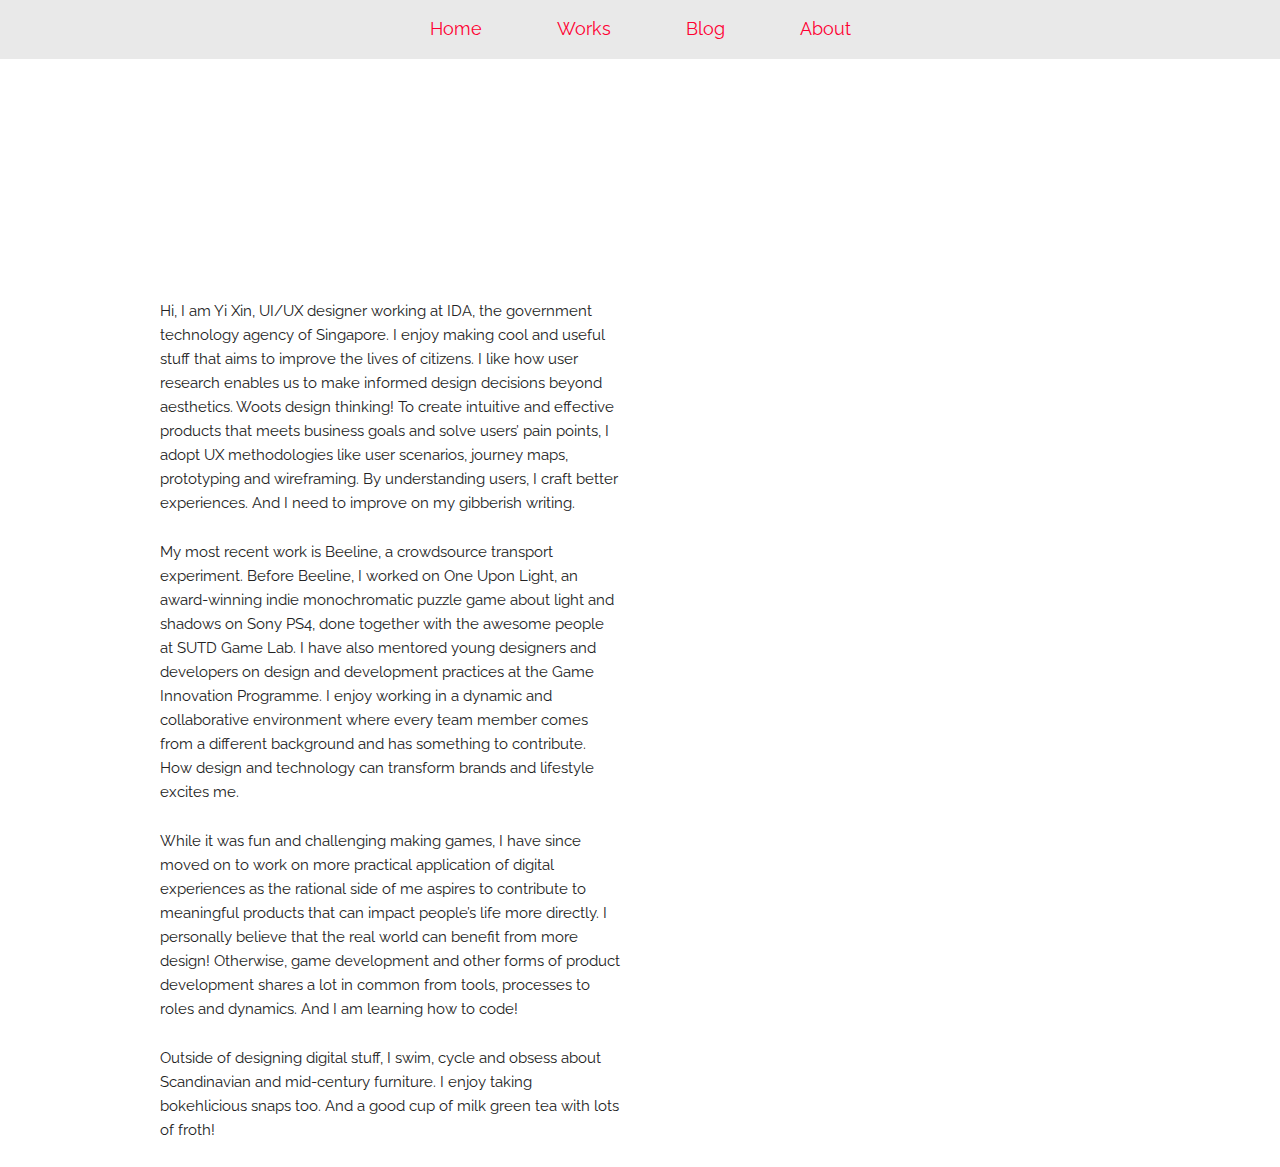
==== about.html @ ddd0f70d "Updated my long bio...." ====
<!DOCTYPE html>
<html lang="en">
<head>

  <!-- Basic Page Needs
  –––––––––––––––––––––––––––––––––––––––––––––––––– -->
  <meta charset="utf-8">
  <title>Artylope</title>
  <meta name="description" content="">
  <meta name="author" content="">

  <!-- Mobile Specific Metas
  –––––––––––––––––––––––––––––––––––––––––––––––––– -->
  <meta name="viewport" content="width=device-width, initial-scale=1">

  <!-- FONT
  –––––––––––––––––––––––––––––––––––––––––––––––––– -->
  <link href="//fonts.googleapis.com/css?family=Raleway:400,300,600" rel="stylesheet" type="text/css">

  <!-- CSS
  –––––––––––––––––––––––––––––––––––––––––––––––––– -->
  <link rel="stylesheet" href="css/normalize.css">
  <link rel="stylesheet" href="css/skeleton.css">
  <link rel="stylesheet" href="css/custom.css">
  
  <!-- JS
  –––––––––––––––––––––––––––––––––––––––––––––––––– -->
 
  <script src="js/jquery-2.2.3.min.js"></script>
    
  <!-- Favicon
  –––––––––––––––––––––––––––––––––––––––––––––––––– -->
  <link rel="icon" type="image/png" href="images/favicon.png">

</head>
<body>
    
<!-- Navigation
  –––––––––––––––––––––––––––––––––––––––––––––––––– -->

    <nav id="nav-main">
    <ul>
        <li><a href="index.html">Home</a></li>
        <li><a href="works.html">Works</a></li>
        <li><a href="blog.html">Blog</a></li>
        <li><a href="#">About</a></li>
    </ul>
</nav>
<div id="nav-trigger">
    <span>Menu</span>
</div>
<nav id="nav-mobile"></nav>

    
 <!-- Primary Page Layout
  –––––––––––––––––––––––––––––––––––––––––––––––––– -->
  
<div class="container">
    <div class="row">
      <div class="one-half column" style="margin-top: 25%">
          <p>Hi, I am Yi Xin, UI/UX designer working at IDA, the government technology agency of Singapore. I enjoy making cool and useful stuff that aims to improve the lives of citizens. I like how user research enables us to make informed design decisions beyond aesthetics. Woots design thinking! To create intuitive and effective products that meets business goals and solve users’ pain points, I adopt UX methodologies like user scenarios, journey maps, prototyping and wireframing. By understanding users, I craft better experiences. And I need to improve on my gibberish writing. </p>
<p>
My most recent work is Beeline, a crowdsource transport experiment. Before Beeline, I worked on One Upon Light, an award-winning indie monochromatic puzzle game about light and shadows on Sony PS4, done together with the awesome people at SUTD Game Lab. I have also mentored young designers and developers on design and development practices at the Game Innovation Programme. I enjoy working in a dynamic and collaborative environment where every team member comes from a different background and has something to contribute. How design and technology can transform brands and lifestyle excites me.</p>
<p>
While it was fun and challenging making games, I have since moved on to work on more practical application of digital experiences as the rational side of me aspires to contribute to meaningful products that can impact people’s life more directly. I personally believe that the real world can benefit from more design! Otherwise, game development and other forms of product development shares a lot in common from tools, processes to roles and dynamics. And I am learning how to code!</p>
<p>
Outside of designing digital stuff, I swim, cycle and obsess about Scandinavian and mid-century furniture. I enjoy taking bokehlicious snaps too. And a good cup of milk green tea with lots of froth!
</p>
      </div>
    </div>
  </div>

<!-- End Document
  –––––––––––––––––––––––––––––––––––––––––––––––––– -->
  <script src="js/navigation.js"></script>
</body>
</html>
---- css/skeleton.css ----
/*
* Skeleton V2.0.4
* Copyright 2014, Dave Gamache
* www.getskeleton.com
* Free to use under the MIT license.
* http://www.opensource.org/licenses/mit-license.php
* 12/29/2014
*/


/* Table of contents
––––––––––––––––––––––––––––––––––––––––––––––––––
- Grid
- Base Styles
- Typography
- Links
- Buttons
- Forms
- Lists
- Code
- Tables
- Spacing
- Utilities
- Clearing
- Media Queries
*/


/* Grid
–––––––––––––––––––––––––––––––––––––––––––––––––– */
.container {
  position: relative;
  width: 100%;
  max-width: 960px;
  margin: 0 auto;
  padding: 0 20px;
  box-sizing: border-box; }
.column,
.columns {
  width: 100%;
  float: left;
  box-sizing: border-box; }

/* For devices larger than 400px */
@media (min-width: 400px) {
  .container {
    width: 85%;
    padding: 0; }
}

/* For devices larger than 550px */
@media (min-width: 550px) {
  .container {
    width: 80%; }
  .column,
  .columns {
    margin-left: 4%; }
  .column:first-child,
  .columns:first-child {
    margin-left: 0; }

  .one.column,
  .one.columns                    { width: 4.66666666667%; }
  .two.columns                    { width: 13.3333333333%; }
  .three.columns                  { width: 22%;            }
  .four.columns                   { width: 30.6666666667%; }
  .five.columns                   { width: 39.3333333333%; }
  .six.columns                    { width: 48%;            }
  .seven.columns                  { width: 56.6666666667%; }
  .eight.columns                  { width: 65.3333333333%; }
  .nine.columns                   { width: 74.0%;          }
  .ten.columns                    { width: 82.6666666667%; }
  .eleven.columns                 { width: 91.3333333333%; }
  .twelve.columns                 { width: 100%; margin-left: 0; }

  .one-third.column               { width: 30.6666666667%; }
  .two-thirds.column              { width: 65.3333333333%; }

  .one-half.column                { width: 48%; }

  /* Offsets */
  .offset-by-one.column,
  .offset-by-one.columns          { margin-left: 8.66666666667%; }
  .offset-by-two.column,
  .offset-by-two.columns          { margin-left: 17.3333333333%; }
  .offset-by-three.column,
  .offset-by-three.columns        { margin-left: 26%;            }
  .offset-by-four.column,
  .offset-by-four.columns         { margin-left: 34.6666666667%; }
  .offset-by-five.column,
  .offset-by-five.columns         { margin-left: 43.3333333333%; }
  .offset-by-six.column,
  .offset-by-six.columns          { margin-left: 52%;            }
  .offset-by-seven.column,
  .offset-by-seven.columns        { margin-left: 60.6666666667%; }
  .offset-by-eight.column,
  .offset-by-eight.columns        { margin-left: 69.3333333333%; }
  .offset-by-nine.column,
  .offset-by-nine.columns         { margin-left: 78.0%;          }
  .offset-by-ten.column,
  .offset-by-ten.columns          { margin-left: 86.6666666667%; }
  .offset-by-eleven.column,
  .offset-by-eleven.columns       { margin-left: 95.3333333333%; }

  .offset-by-one-third.column,
  .offset-by-one-third.columns    { margin-left: 34.6666666667%; }
  .offset-by-two-thirds.column,
  .offset-by-two-thirds.columns   { margin-left: 69.3333333333%; }

  .offset-by-one-half.column,
  .offset-by-one-half.columns     { margin-left: 52%; }

}


/* Base Styles
–––––––––––––––––––––––––––––––––––––––––––––––––– */
/* NOTE
html is set to 62.5% so that all the REM measurements throughout Skeleton
are based on 10px sizing. So basically 1.5rem = 15px :) */
html {
  font-size: 62.5%; }
body {
  font-size: 1.5em; /* currently ems cause chrome bug misinterpreting rems on body element */
  line-height: 1.6;
  font-weight: 400;
  font-family: "Raleway", "HelveticaNeue", "Helvetica Neue", Helvetica, Arial, sans-serif;
  color: #222; }


/* Typography
–––––––––––––––––––––––––––––––––––––––––––––––––– */
h1, h2, h3, h4, h5, h6 {
  margin-top: 0;
  margin-bottom: 2rem;
  font-weight: 300; }
h1 { font-size: 4.0rem; line-height: 1.2;  letter-spacing: -.1rem;}
h2 { font-size: 3.6rem; line-height: 1.25; letter-spacing: -.1rem; }
h3 { font-size: 3.0rem; line-height: 1.3;  letter-spacing: -.1rem; }
h4 { font-size: 2.4rem; line-height: 1.35; letter-spacing: -.08rem; }
h5 { font-size: 1.8rem; line-height: 1.5;  letter-spacing: -.05rem; }
h6 { font-size: 1.5rem; line-height: 1.6;  letter-spacing: 0; }

/* Larger than phablet */
@media (min-width: 550px) {
  h1 { font-size: 5.0rem; }
  h2 { font-size: 4.2rem; }
  h3 { font-size: 3.6rem; }
  h4 { font-size: 3.0rem; }
  h5 { font-size: 2.4rem; }
  h6 { font-size: 1.5rem; }
}

p {
  margin-top: 0; }


/* Links
–––––––––––––––––––––––––––––––––––––––––––––––––– */
a {
  color: #1EAEDB; }
a:hover {
  color: #0FA0CE; }


/* Buttons
–––––––––––––––––––––––––––––––––––––––––––––––––– */
.button,
button,
input[type="submit"],
input[type="reset"],
input[type="button"] {
  display: inline-block;
  height: 38px;
  padding: 0 30px;
  color: #555;
  text-align: center;
  font-size: 11px;
  font-weight: 600;
  line-height: 38px;
  letter-spacing: .1rem;
  text-transform: uppercase;
  text-decoration: none;
  white-space: nowrap;
  background-color: transparent;
  border-radius: 4px;
  border: 1px solid #bbb;
  cursor: pointer;
  box-sizing: border-box; }
.button:hover,
button:hover,
input[type="submit"]:hover,
input[type="reset"]:hover,
input[type="button"]:hover,
.button:focus,
button:focus,
input[type="submit"]:focus,
input[type="reset"]:focus,
input[type="button"]:focus {
  color: #333;
  border-color: #888;
  outline: 0; }
.button.button-primary,
button.button-primary,
input[type="submit"].button-primary,
input[type="reset"].button-primary,
input[type="button"].button-primary {
  color: #FFF;
  background-color: #33C3F0;
  border-color: #33C3F0; }
.button.button-primary:hover,
button.button-primary:hover,
input[type="submit"].button-primary:hover,
input[type="reset"].button-primary:hover,
input[type="button"].button-primary:hover,
.button.button-primary:focus,
button.button-primary:focus,
input[type="submit"].button-primary:focus,
input[type="reset"].button-primary:focus,
input[type="button"].button-primary:focus {
  color: #FFF;
  background-color: #1EAEDB;
  border-color: #1EAEDB; }


/* Forms
–––––––––––––––––––––––––––––––––––––––––––––––––– */
input[type="email"],
input[type="number"],
input[type="search"],
input[type="text"],
input[type="tel"],
input[type="url"],
input[type="password"],
textarea,
select {
  height: 38px;
  padding: 6px 10px; /* The 6px vertically centers text on FF, ignored by Webkit */
  background-color: #fff;
  border: 1px solid #D1D1D1;
  border-radius: 4px;
  box-shadow: none;
  box-sizing: border-box; }
/* Removes awkward default styles on some inputs for iOS */
input[type="email"],
input[type="number"],
input[type="search"],
input[type="text"],
input[type="tel"],
input[type="url"],
input[type="password"],
textarea {
  -webkit-appearance: none;
     -moz-appearance: none;
          appearance: none; }
textarea {
  min-height: 65px;
  padding-top: 6px;
  padding-bottom: 6px; }
input[type="email"]:focus,
input[type="number"]:focus,
input[type="search"]:focus,
input[type="text"]:focus,
input[type="tel"]:focus,
input[type="url"]:focus,
input[type="password"]:focus,
textarea:focus,
select:focus {
  border: 1px solid #33C3F0;
  outline: 0; }
label,
legend {
  display: block;
  margin-bottom: .5rem;
  font-weight: 600; }
fieldset {
  padding: 0;
  border-width: 0; }
input[type="checkbox"],
input[type="radio"] {
  display: inline; }
label > .label-body {
  display: inline-block;
  margin-left: .5rem;
  font-weight: normal; }


/* Lists
–––––––––––––––––––––––––––––––––––––––––––––––––– */
ul {
  list-style: circle inside; }
ol {
  list-style: decimal inside; }
ol, ul {
  padding-left: 0;
  margin-top: 0; }
ul ul,
ul ol,
ol ol,
ol ul {
  margin: 1.5rem 0 1.5rem 3rem;
  font-size: 90%; }
li {
  margin-bottom: 1rem; }


/* Code
–––––––––––––––––––––––––––––––––––––––––––––––––– */
code {
  padding: .2rem .5rem;
  margin: 0 .2rem;
  font-size: 90%;
  white-space: nowrap;
  background: #F1F1F1;
  border: 1px solid #E1E1E1;
  border-radius: 4px; }
pre > code {
  display: block;
  padding: 1rem 1.5rem;
  white-space: pre; }


/* Tables
–––––––––––––––––––––––––––––––––––––––––––––––––– */
th,
td {
  padding: 12px 15px;
  text-align: left;
  border-bottom: 1px solid #E1E1E1; }
th:first-child,
td:first-child {
  padding-left: 0; }
th:last-child,
td:last-child {
  padding-right: 0; }


/* Spacing
–––––––––––––––––––––––––––––––––––––––––––––––––– */
button,
.button {
  margin-bottom: 1rem; }
input,
textarea,
select,
fieldset {
  margin-bottom: 1.5rem; }
pre,
blockquote,
dl,
figure,
table,
p,
ul,
ol,
form {
  margin-bottom: 2.5rem; }


/* Utilities
–––––––––––––––––––––––––––––––––––––––––––––––––– */
.u-full-width {
  width: 100%;
  box-sizing: border-box; }
.u-max-full-width {
  max-width: 100%;
  box-sizing: border-box; }
.u-pull-right {
  float: right; }
.u-pull-left {
  float: left; }


/* Misc
–––––––––––––––––––––––––––––––––––––––––––––––––– */
hr {
  margin-top: 3rem;
  margin-bottom: 3.5rem;
  border-width: 0;
  border-top: 1px solid #E1E1E1; }


/* Clearing
–––––––––––––––––––––––––––––––––––––––––––––––––– */

/* Self Clearing Goodness */
.container:after,
.row:after,
.u-cf {
  content: "";
  display: table;
  clear: both; }


/* Media Queries
–––––––––––––––––––––––––––––––––––––––––––––––––– */
/*
Note: The best way to structure the use of media queries is to create the queries
near the relevant code. For example, if you wanted to change the styles for buttons
on small devices, paste the mobile query code up in the buttons section and style it
there.
*/


/* Larger than mobile */
@media (min-width: 400px) {}

/* Larger than phablet (also point when grid becomes active) */
@media (min-width: 550px) {}

/* Larger than tablet */
@media (min-width: 750px) {}

/* Larger than desktop */
@media (min-width: 1000px) {}

/* Larger than Desktop HD */
@media (min-width: 1200px) {}
---- css/custom.css ----
/*Navigation*/
-------------------------------------------------------------- */
a{
    text-decoration: none;
}

#nav-trigger {
  display: none;
  text-align: center; 
    background-color: #e9e9e9;}
  #nav-trigger span {
    display: inline-block;
    padding: 10px 30px;
    color: #323232;
    cursor: pointer;
    text-transform: uppercase; }
    #nav-trigger span:after {
      display: inline-block;
      margin-left: 10px;
      width: 20px;
      height: 10px;
      content: "";
      border-left: solid 10px transparent;
      border-top: solid 10px #fff;
      border-right: solid 10px transparent; }
    #nav-trigger:hover {
      background-color: #c7c7c7; }
    #nav-trigger.open:after {
      border-left: solid 10px transparent;
      border-top: none;
      border-bottom: solid 10px #fff;
      border-right: solid 10px transparent; }

nav {
  margin-bottom: 0px;
  font-size: 1.2em;}

nav#nav-main {
  background-color: #e9e9e9;
  padding: 0px;
}
  nav#nav-main ul {
    list-style-type: none;
    margin: 0;
    padding: 0;
    text-align: center; }
  nav#nav-main li {
    display: inline-block;
    padding: 0 5px; 
margin-bottom: 0px;}
    nav#nav-main li:last-child {
      border-right: none; }
  nav#nav-main a {
    display: block;
    color: #ff0032;
    padding: 15px 30px; 
    text-decoration: none;}
    nav#nav-main a:hover {
      background-color: #FFF;
     font-weight: 800px;
      text-decoration: underline;
      color: #ff0032; }

nav#nav-mobile {
  position: relative;
  display: none; 
  z-index: 100;}
  nav#nav-mobile ul {
    display: none;
    list-style-type: none;
    position: absolute;
    left: 0;
    right: 0;
    margin-left: auto;
    margin-right: auto;
    text-align: center;
    background-color: #ff0032; }
  nav#nav-mobile li {
    display: block;
    padding: 5px 0;
    margin: 0 5px;
    border-bottom: solid 1px #cc0028; }
    nav#nav-mobile li:last-child {
      border-bottom: none; }
  nav#nav-mobile a {
    display: block;
    color: white;
    padding: 10px 30px; 
    text-decoration: none;
    }
    nav#nav-mobile a:hover {
      background-color: #e6002d;
    
      color: #fff; }

/* =Media Queries
-------------------------------------------------------------- */
@media all and (max-width: 900px) {
  #nav-trigger {
    display: block; }

  nav#nav-main {
    display: none; }

  nav#nav-mobile {
    display: block; }
}
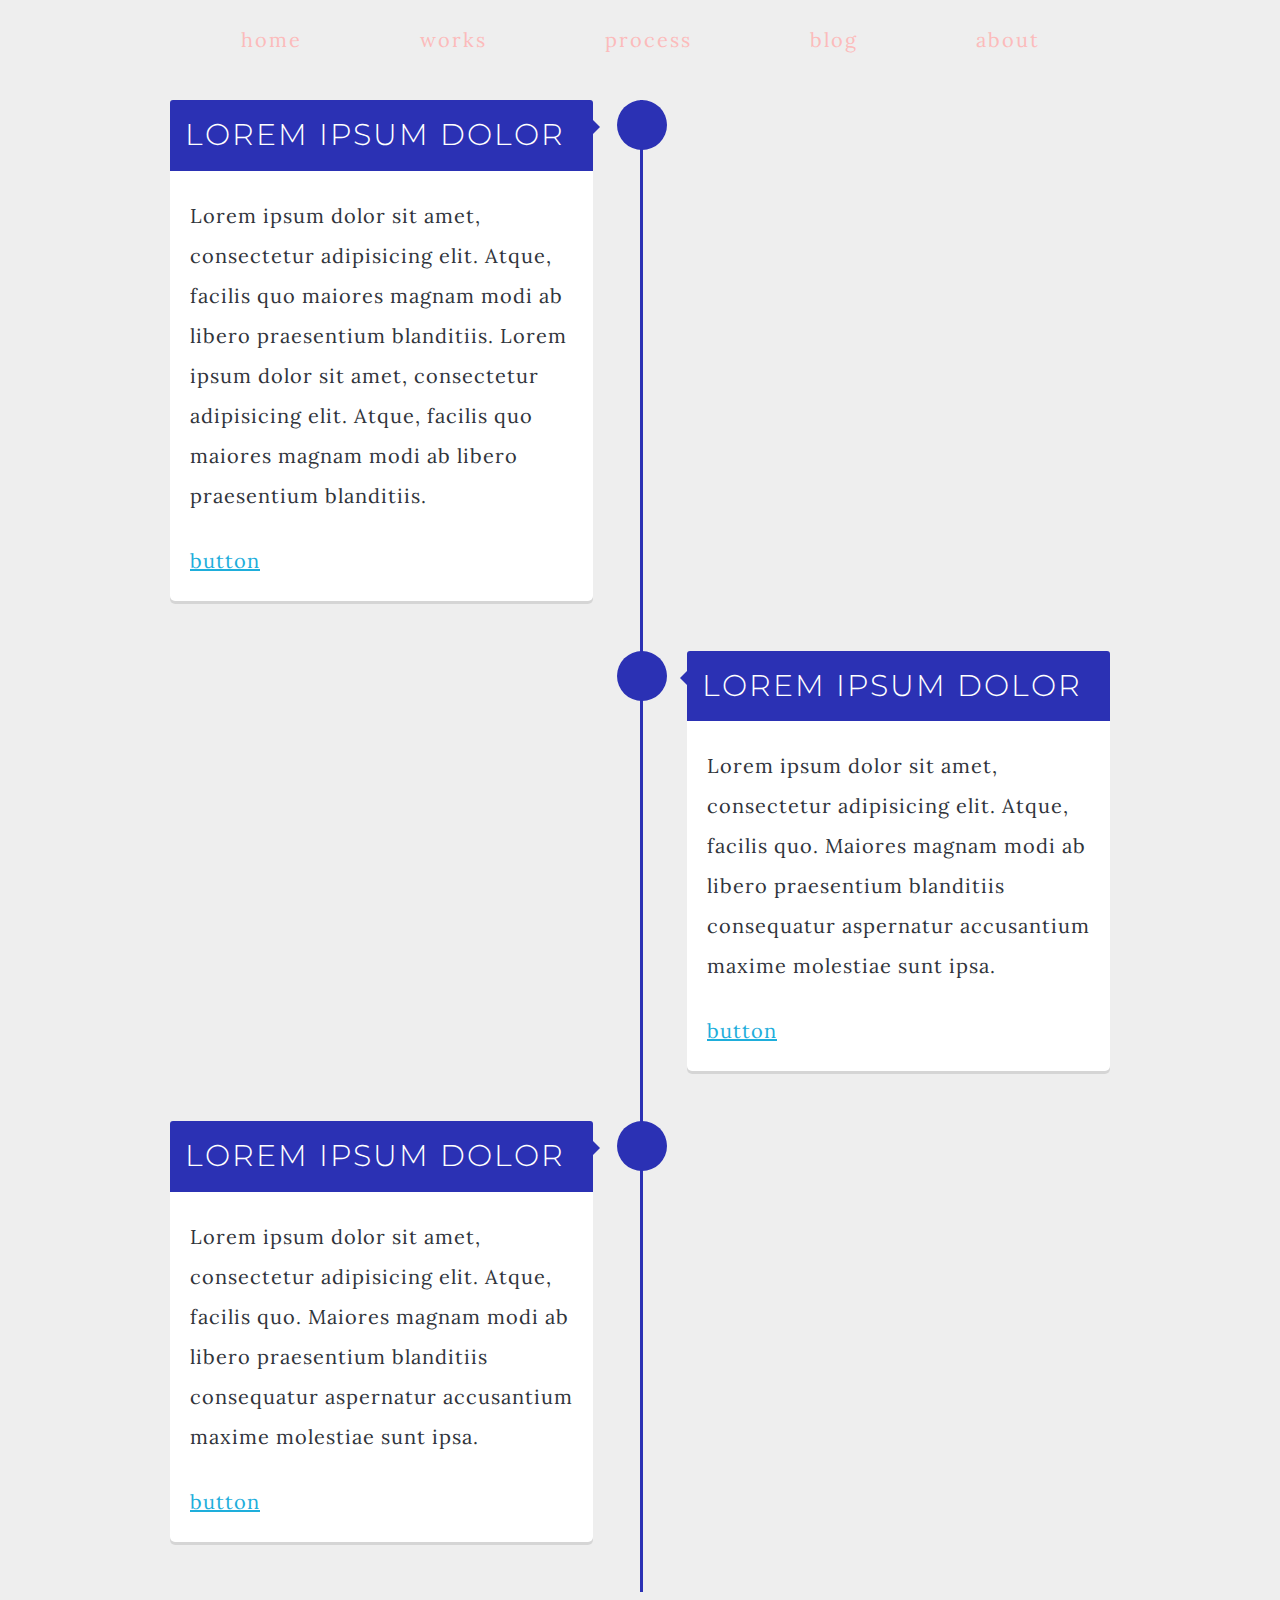
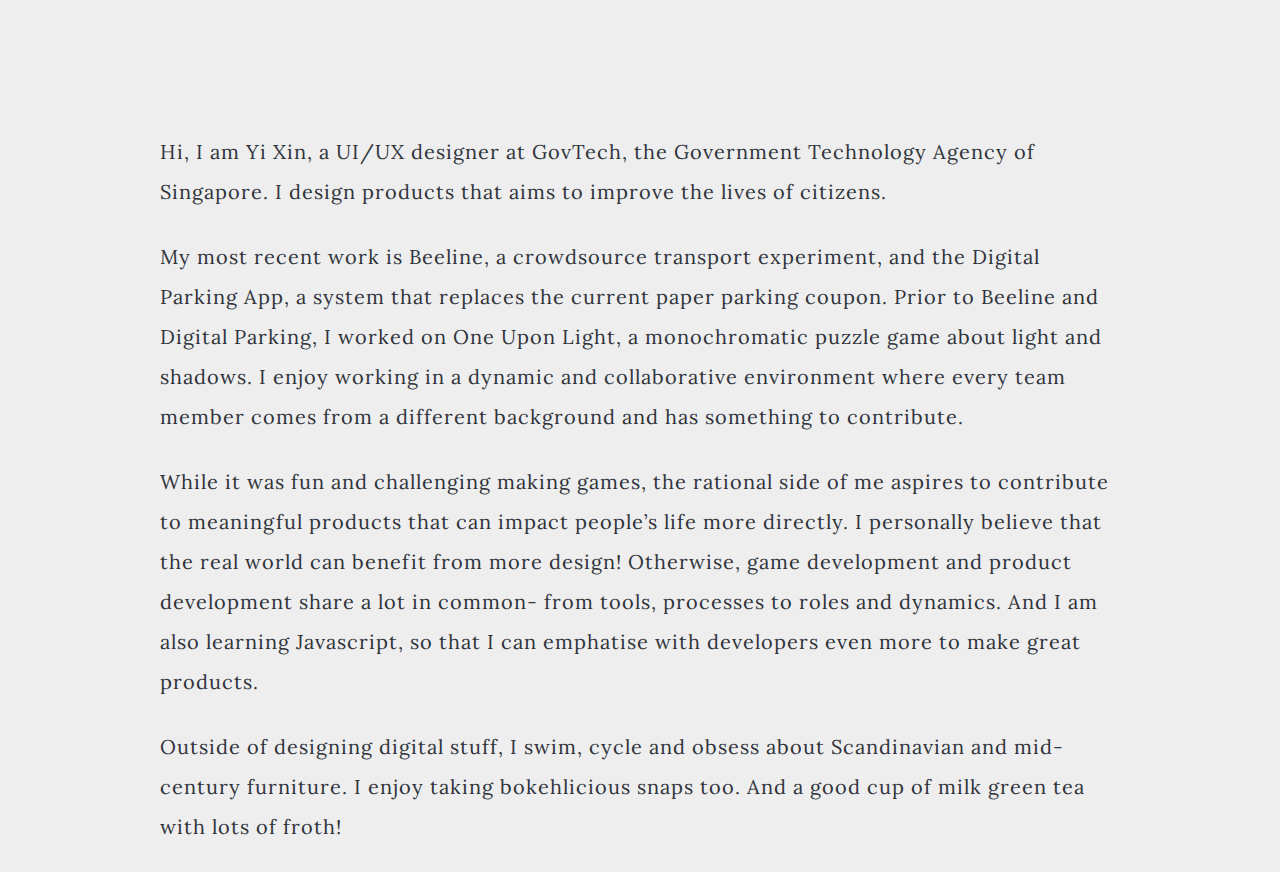
==== commit 22bd1314: "Add smooth scrolling" ====
--- a/about.html
+++ b/about.html
@@ -1,5 +1,6 @@
 <!DOCTYPE html>
 <html lang="en">
+
 <head>
 
   <!-- Basic Page Needs
@@ -15,63 +16,116 @@
 
   <!-- FONT
   –––––––––––––––––––––––––––––––––––––––––––––––––– -->
-  <link href="//fonts.googleapis.com/css?family=Raleway:400,300,600" rel="stylesheet" type="text/css">
+  <link href="https://fonts.googleapis.com/css?family=Fira+Mono:400,700" rel="stylesheet">
+  <link href="https://fonts.googleapis.com/css?family=Josefin+Sans" rel="stylesheet">
+  <link href="https://fonts.googleapis.com/css?family=Montserrat" rel="stylesheet">
+  <link href="https://fonts.googleapis.com/css?family=Lora" rel="stylesheet">
 
   <!-- CSS
   –––––––––––––––––––––––––––––––––––––––––––––––––– -->
-  <link rel="stylesheet" href="css/normalize.css">
-  <link rel="stylesheet" href="css/skeleton.css">
-  <link rel="stylesheet" href="css/custom.css">
-  
+  <link rel="stylesheet" href="css/index.css">
+
+
   <!-- JS
   –––––––––––––––––––––––––––––––––––––––––––––––––– -->
- 
-  <script src="js/jquery-2.2.3.min.js"></script>
-    
+
+  <!--   <script src="js/jquery-2.2.3.min.js"></script> -->
+
   <!-- Favicon
   –––––––––––––––––––––––––––––––––––––––––––––––––– -->
   <link rel="icon" type="image/png" href="images/favicon.png">
 
 </head>
+
 <body>
-    
-<!-- Navigation
+
+  <!-- Navigation
   –––––––––––––––––––––––––––––––––––––––––––––––––– -->
+  <div id="about-page">
+  <nav>
+    <ul class="topnav" id="myTopnav">
+      <li class="mobile">
+        <a href="#"></a>
+      </li>
+      <li><a href="index.html">Home</a></li>
+      <li><a href="works.html">Works</a></li>
+      <li><a href="process.html">Process</a></li>
+      <li><a href="blog.html">Blog</a></li>
+      <li><a class="active" href="#">About</a></li>
+      <li class="icon">
+        <a href="javascript:void(0);" onclick="mainMenu()">☰</a>
+    </ul>
+  </nav>
 
-    <nav id="nav-main">
-    <ul>
-        <li><a href="index.html">Home</a></li>
-        <li><a href="works.html">Works</a></li>
-        <li><a href="blog.html">Blog</a></li>
-        <li><a href="#">About</a></li>
-    </ul>
-</nav>
-<div id="nav-trigger">
-    <span>Menu</span>
-</div>
-<nav id="nav-mobile"></nav>
 
-    
- <!-- Primary Page Layout
+  <!-- Primary Page Layout
   –––––––––––––––––––––––––––––––––––––––––––––––––– -->
-  
-<div class="container">
-    <div class="row">
-      <div class="one-half column" style="margin-top: 25%">
-          <p>Hi, I am Yi Xin, UI/UX designer working at IDA, the government technology agency of Singapore. I enjoy making cool and useful stuff that aims to improve the lives of citizens. I like how user research enables us to make informed design decisions beyond aesthetics. Woots design thinking! To create intuitive and effective products that meets business goals and solve users’ pain points, I adopt UX methodologies like user scenarios, journey maps, prototyping and wireframing. By understanding users, I craft better experiences. And I need to improve on my gibberish writing. </p>
-<p>
-My most recent work is Beeline, a crowdsource transport experiment. Before Beeline, I worked on One Upon Light, an award-winning indie monochromatic puzzle game about light and shadows on Sony PS4, done together with the awesome people at SUTD Game Lab. I have also mentored young designers and developers on design and development practices at the Game Innovation Programme. I enjoy working in a dynamic and collaborative environment where every team member comes from a different background and has something to contribute. How design and technology can transform brands and lifestyle excites me.</p>
-<p>
-While it was fun and challenging making games, I have since moved on to work on more practical application of digital experiences as the rational side of me aspires to contribute to meaningful products that can impact people’s life more directly. I personally believe that the real world can benefit from more design! Otherwise, game development and other forms of product development shares a lot in common from tools, processes to roles and dynamics. And I am learning how to code!</p>
-<p>
-Outside of designing digital stuff, I swim, cycle and obsess about Scandinavian and mid-century furniture. I enjoy taking bokehlicious snaps too. And a good cup of milk green tea with lots of froth!
-</p>
+    <div class="container">
+      <div class="row">
+
+        <div id="timeline">
+          <div class="timeline-item">
+            <div class="timeline-icon">
+            </div>
+            <div class="timeline-content">
+              <h4>LOREM IPSUM DOLOR</h4>
+              <p>
+                Lorem ipsum dolor sit amet, consectetur adipisicing elit. Atque, facilis quo maiores magnam modi ab libero praesentium blanditiis. Lorem ipsum dolor sit amet, consectetur adipisicing elit. Atque, facilis quo maiores magnam modi ab libero praesentium blanditiis.
+              </p>
+              <a href="#" class="btn">button</a>
+            </div>
+          </div>
+
+          <div class="timeline-item">
+            <div class="timeline-icon">
+
+
+            </div>
+            <div class="timeline-content right">
+              <h4>LOREM IPSUM DOLOR</h4>
+              <p>
+                Lorem ipsum dolor sit amet, consectetur adipisicing elit. Atque, facilis quo. Maiores magnam modi ab libero praesentium blanditiis consequatur aspernatur accusantium maxime molestiae sunt ipsa.
+              </p>
+              <a href="#" class="btn">button</a>
+            </div>
+          </div>
+
+          <div class="timeline-item">
+            <div class="timeline-icon">
+
+            </div>
+            <div class="timeline-content">
+              <h4>LOREM IPSUM DOLOR</h4>
+              <p>
+                Lorem ipsum dolor sit amet, consectetur adipisicing elit. Atque, facilis quo. Maiores magnam modi ab libero praesentium blanditiis consequatur aspernatur accusantium maxime molestiae sunt ipsa.
+              </p>
+              <a href="#" class="btn">button</a>
+            </div>
+          </div>
+        </div>
+      </div>
+
+    </div>
+
+    <div class="container">
+      <div class="row" style="margin-top: 25%;">
+          <p>Hi, I am Yi Xin, a UI/UX designer at GovTech, the Government Technology Agency of Singapore. I design products that aims to improve the lives of citizens.</p>
+          <p>
+            My most recent work is Beeline, a crowdsource transport experiment, and the Digital Parking App, a system that replaces the current paper parking coupon. Prior to Beeline and Digital Parking, I worked on One Upon Light, a monochromatic puzzle game about light and shadows. I enjoy working in a dynamic and collaborative environment where every team member comes from a different background and has something to contribute.</p>
+          <p>
+            While it was fun and challenging making games, the rational side of me aspires to contribute to meaningful products that can impact people’s life more directly. I personally
+            believe that the real world can benefit from more design! Otherwise, game development and product development share a lot in common- from tools, processes to roles and dynamics. And I am also learning Javascript, so that I can emphatise with developers even more to make great products.</p>
+          <p>
+            Outside of designing digital stuff, I swim, cycle and obsess about Scandinavian and mid-century furniture. I enjoy taking bokehlicious snaps too. And a good cup of milk green tea with lots of froth!
+          </p>
+
       </div>
     </div>
   </div>
 
-<!-- End Document
+  <!-- End Document
   –––––––––––––––––––––––––––––––––––––––––––––––––– -->
   <script src="js/navigation.js"></script>
 </body>
+
 </html>
--- a/css/index.css
+++ b/css/index.css
@@ -0,0 +1,1115 @@
+@charset "UTF-8";
+/*! normalize.css v3.0.2 | MIT License | git.io/normalize */
+/**
+ * 1. Set default font family to sans-serif.
+ * 2. Prevent iOS text size adjust after orientation change, without disabling
+ *    user zoom.
+ */
+html {
+  font-family: sans-serif;
+  /* 1 */
+  -ms-text-size-adjust: 100%;
+  /* 2 */
+  -webkit-text-size-adjust: 100%;
+  /* 2 */ }
+
+/**
+ * Remove default margin.
+ */
+body {
+  margin: 0; }
+
+/* HTML5 display definitions
+   ========================================================================== */
+/**
+ * Correct `block` display not defined for any HTML5 element in IE 8/9.
+ * Correct `block` display not defined for `details` or `summary` in IE 10/11
+ * and Firefox.
+ * Correct `block` display not defined for `main` in IE 11.
+ */
+article,
+aside,
+details,
+figcaption,
+figure,
+footer,
+header,
+hgroup,
+main,
+menu,
+nav,
+section,
+summary {
+  display: block; }
+
+/**
+ * 1. Correct `inline-block` display not defined in IE 8/9.
+ * 2. Normalize vertical alignment of `progress` in Chrome, Firefox, and Opera.
+ */
+audio,
+canvas,
+progress,
+video {
+  display: inline-block;
+  /* 1 */
+  vertical-align: baseline;
+  /* 2 */ }
+
+/**
+ * Prevent modern browsers from displaying `audio` without controls.
+ * Remove excess height in iOS 5 devices.
+ */
+audio:not([controls]) {
+  display: none;
+  height: 0; }
+
+/**
+ * Address `[hidden]` styling not present in IE 8/9/10.
+ * Hide the `template` element in IE 8/9/11, Safari, and Firefox < 22.
+ */
+[hidden],
+template {
+  display: none; }
+
+/* Links
+   ========================================================================== */
+/**
+ * Remove the gray background color from active links in IE 10.
+ */
+a {
+  background-color: transparent; }
+
+/**
+ * Improve readability when focused and also mouse hovered in all browsers.
+ */
+a:active,
+a:hover {
+  outline: 0; }
+
+/* Text-level semantics
+   ========================================================================== */
+/**
+ * Address styling not present in IE 8/9/10/11, Safari, and Chrome.
+ */
+abbr[title] {
+  border-bottom: 1px dotted; }
+
+/**
+ * Address style set to `bolder` in Firefox 4+, Safari, and Chrome.
+ */
+b,
+strong {
+  font-weight: bold; }
+
+/**
+ * Address styling not present in Safari and Chrome.
+ */
+dfn {
+  font-style: italic; }
+
+/**
+ * Address variable `h1` font-size and margin within `section` and `article`
+ * contexts in Firefox 4+, Safari, and Chrome.
+ */
+h1 {
+  font-size: 2em;
+  margin: 0.67em 0; }
+
+/**
+ * Address styling not present in IE 8/9.
+ */
+mark {
+  background: #ff0;
+  color: #000; }
+
+/**
+ * Address inconsistent and variable font size in all browsers.
+ */
+small {
+  font-size: 80%; }
+
+/**
+ * Prevent `sub` and `sup` affecting `line-height` in all browsers.
+ */
+sub,
+sup {
+  font-size: 75%;
+  line-height: 0;
+  position: relative;
+  vertical-align: baseline; }
+
+sup {
+  top: -0.5em; }
+
+sub {
+  bottom: -0.25em; }
+
+/* Embedded content
+   ========================================================================== */
+/**
+ * Remove border when inside `a` element in IE 8/9/10.
+ */
+img {
+  border: 0; }
+
+/**
+ * Correct overflow not hidden in IE 9/10/11.
+ */
+svg:not(:root) {
+  overflow: hidden; }
+
+/* Grouping content
+   ========================================================================== */
+/**
+ * Address margin not present in IE 8/9 and Safari.
+ */
+figure {
+  margin: 1em 40px; }
+
+/**
+ * Address differences between Firefox and other browsers.
+ */
+hr {
+  -moz-box-sizing: content-box;
+  box-sizing: content-box;
+  height: 0; }
+
+/**
+ * Contain overflow in all browsers.
+ */
+pre {
+  overflow: auto; }
+
+/**
+ * Address odd `em`-unit font size rendering in all browsers.
+ */
+code,
+kbd,
+pre,
+samp {
+  font-family: monospace, monospace;
+  font-size: 1em; }
+
+/* Forms
+   ========================================================================== */
+/**
+ * Known limitation: by default, Chrome and Safari on OS X allow very limited
+ * styling of `select`, unless a `border` property is set.
+ */
+/**
+ * 1. Correct color not being inherited.
+ *    Known issue: affects color of disabled elements.
+ * 2. Correct font properties not being inherited.
+ * 3. Address margins set differently in Firefox 4+, Safari, and Chrome.
+ */
+button,
+input,
+optgroup,
+select,
+textarea {
+  color: inherit;
+  /* 1 */
+  font: inherit;
+  /* 2 */
+  margin: 0;
+  /* 3 */ }
+
+/**
+ * Address `overflow` set to `hidden` in IE 8/9/10/11.
+ */
+button {
+  overflow: visible; }
+
+/**
+ * Address inconsistent `text-transform` inheritance for `button` and `select`.
+ * All other form control elements do not inherit `text-transform` values.
+ * Correct `button` style inheritance in Firefox, IE 8/9/10/11, and Opera.
+ * Correct `select` style inheritance in Firefox.
+ */
+button,
+select {
+  text-transform: none; }
+
+/**
+ * 1. Avoid the WebKit bug in Android 4.0.* where (2) destroys native `audio`
+ *    and `video` controls.
+ * 2. Correct inability to style clickable `input` types in iOS.
+ * 3. Improve usability and consistency of cursor style between image-type
+ *    `input` and others.
+ */
+button,
+html input[type="button"],
+input[type="reset"],
+input[type="submit"] {
+  -webkit-appearance: button;
+  /* 2 */
+  cursor: pointer;
+  /* 3 */ }
+
+/**
+ * Re-set default cursor for disabled elements.
+ */
+button[disabled],
+html input[disabled] {
+  cursor: default; }
+
+/**
+ * Remove inner padding and border in Firefox 4+.
+ */
+button::-moz-focus-inner,
+input::-moz-focus-inner {
+  border: 0;
+  padding: 0; }
+
+/**
+ * Address Firefox 4+ setting `line-height` on `input` using `!important` in
+ * the UA stylesheet.
+ */
+input {
+  line-height: normal; }
+
+/**
+ * It's recommended that you don't attempt to style these elements.
+ * Firefox's implementation doesn't respect box-sizing, padding, or width.
+ *
+ * 1. Address box sizing set to `content-box` in IE 8/9/10.
+ * 2. Remove excess padding in IE 8/9/10.
+ */
+input[type="checkbox"],
+input[type="radio"] {
+  box-sizing: border-box;
+  /* 1 */
+  padding: 0;
+  /* 2 */ }
+
+/**
+ * Fix the cursor style for Chrome's increment/decrement buttons. For certain
+ * `font-size` values of the `input`, it causes the cursor style of the
+ * decrement button to change from `default` to `text`.
+ */
+input[type="number"]::-webkit-inner-spin-button,
+input[type="number"]::-webkit-outer-spin-button {
+  height: auto; }
+
+/**
+ * 1. Address `appearance` set to `searchfield` in Safari and Chrome.
+ * 2. Address `box-sizing` set to `border-box` in Safari and Chrome
+ *    (include `-moz` to future-proof).
+ */
+input[type="search"] {
+  -webkit-appearance: textfield;
+  /* 1 */
+  -moz-box-sizing: content-box;
+  -webkit-box-sizing: content-box;
+  /* 2 */
+  box-sizing: content-box; }
+
+/**
+ * Remove inner padding and search cancel button in Safari and Chrome on OS X.
+ * Safari (but not Chrome) clips the cancel button when the search input has
+ * padding (and `textfield` appearance).
+ */
+input[type="search"]::-webkit-search-cancel-button,
+input[type="search"]::-webkit-search-decoration {
+  -webkit-appearance: none; }
+
+/**
+ * Define consistent border, margin, and padding.
+ */
+fieldset {
+  border: 1px solid #c0c0c0;
+  margin: 0 2px;
+  padding: 0.35em 0.625em 0.75em; }
+
+/**
+ * 1. Correct `color` not being inherited in IE 8/9/10/11.
+ * 2. Remove padding so people aren't caught out if they zero out fieldsets.
+ */
+legend {
+  border: 0;
+  /* 1 */
+  padding: 0;
+  /* 2 */ }
+
+/**
+ * Remove default vertical scrollbar in IE 8/9/10/11.
+ */
+textarea {
+  overflow: auto; }
+
+/**
+ * Don't inherit the `font-weight` (applied by a rule above).
+ * NOTE: the default cannot safely be changed in Chrome and Safari on OS X.
+ */
+optgroup {
+  font-weight: bold; }
+
+/* Tables
+   ========================================================================== */
+/**
+ * Remove most spacing between table cells.
+ */
+table {
+  border-collapse: collapse;
+  border-spacing: 0; }
+
+td,
+th {
+  padding: 0; }
+
+/*
+* Skeleton V2.0.4
+* Copyright 2014, Dave Gamache
+* www.getskeleton.com
+* Free to use under the MIT license.
+* http://www.opensource.org/licenses/mit-license.php
+* 12/29/2014
+*/
+/* Table of contents
+––––––––––––––––––––––––––––––––––––––––––––––––––
+- Grid
+- Base Styles
+- Typography
+- Links
+- Buttons
+- Forms
+- Lists
+- Code
+- Tables
+- Spacing
+- Utilities
+- Clearing
+- Media Queries
+*/
+/* Grid
+–––––––––––––––––––––––––––––––––––––––––––––––––– */
+.container {
+  position: relative;
+  width: 100%;
+  max-width: 960px;
+  margin: 0 auto;
+  padding: 0 20px;
+  box-sizing: border-box; }
+
+.column,
+.columns {
+  width: 100%;
+  float: left;
+  box-sizing: border-box; }
+
+/* For devices larger than 400px */
+@media (min-width: 400px) {
+  .container {
+    width: 85%;
+    padding: 0; } }
+
+/* For devices larger than 550px */
+@media (min-width: 550px) {
+  .container {
+    width: 80%; }
+  .column,
+  .columns {
+    margin-left: 4%; }
+  .column:first-child,
+  .columns:first-child {
+    margin-left: 0; }
+  .one.column,
+  .one.columns {
+    width: 4.66666666667%; }
+  .two.columns {
+    width: 13.3333333333%; }
+  .three.columns {
+    width: 22%; }
+  .four.columns {
+    width: 30.6666666667%; }
+  .five.columns {
+    width: 39.3333333333%; }
+  .six.columns {
+    width: 48%; }
+  .seven.columns {
+    width: 56.6666666667%; }
+  .eight.columns {
+    width: 65.3333333333%; }
+  .nine.columns {
+    width: 74.0%; }
+  .ten.columns {
+    width: 82.6666666667%; }
+  .eleven.columns {
+    width: 91.3333333333%; }
+  .twelve.columns {
+    width: 100%;
+    margin-left: 0; }
+  .one-third.column {
+    width: 30.6666666667%; }
+  .two-thirds.column {
+    width: 65.3333333333%; }
+  .one-half.column {
+    width: 48%; }
+  /* Offsets */
+  .offset-by-one.column,
+  .offset-by-one.columns {
+    margin-left: 8.66666666667%; }
+  .offset-by-two.column,
+  .offset-by-two.columns {
+    margin-left: 17.3333333333%; }
+  .offset-by-three.column,
+  .offset-by-three.columns {
+    margin-left: 26%; }
+  .offset-by-four.column,
+  .offset-by-four.columns {
+    margin-left: 34.6666666667%; }
+  .offset-by-five.column,
+  .offset-by-five.columns {
+    margin-left: 43.3333333333%; }
+  .offset-by-six.column,
+  .offset-by-six.columns {
+    margin-left: 52%; }
+  .offset-by-seven.column,
+  .offset-by-seven.columns {
+    margin-left: 60.6666666667%; }
+  .offset-by-eight.column,
+  .offset-by-eight.columns {
+    margin-left: 69.3333333333%; }
+  .offset-by-nine.column,
+  .offset-by-nine.columns {
+    margin-left: 78.0%; }
+  .offset-by-ten.column,
+  .offset-by-ten.columns {
+    margin-left: 86.6666666667%; }
+  .offset-by-eleven.column,
+  .offset-by-eleven.columns {
+    margin-left: 95.3333333333%; }
+  .offset-by-one-third.column,
+  .offset-by-one-third.columns {
+    margin-left: 34.6666666667%; }
+  .offset-by-two-thirds.column,
+  .offset-by-two-thirds.columns {
+    margin-left: 69.3333333333%; }
+  .offset-by-one-half.column,
+  .offset-by-one-half.columns {
+    margin-left: 52%; } }
+
+/* Base Styles
+–––––––––––––––––––––––––––––––––––––––––––––––––– */
+/* NOTE
+html is set to 62.5% so that all the REM measurements throughout Skeleton
+are based on 10px sizing. So basically 1.5rem = 15px :) */
+html {
+  font-size: 62.5%; }
+
+body {
+  font-size: 1.5em;
+  /* currently ems cause chrome bug misinterpreting rems on body element */
+  line-height: 1.6;
+  font-weight: 400;
+  font-family: "Raleway", "HelveticaNeue", "Helvetica Neue", Helvetica, Arial, sans-serif;
+  color: #222; }
+
+/* Typography
+–––––––––––––––––––––––––––––––––––––––––––––––––– */
+h1, h2, h3, h4, h5, h6 {
+  margin-top: 0;
+  margin-bottom: 2rem;
+  font-weight: 300; }
+
+h1 {
+  font-size: 4.0rem;
+  line-height: 1.2;
+  letter-spacing: -.1rem; }
+
+h2 {
+  font-size: 3.6rem;
+  line-height: 1.25;
+  letter-spacing: -.1rem; }
+
+h3 {
+  font-size: 3.0rem;
+  line-height: 1.3;
+  letter-spacing: -.1rem; }
+
+h4 {
+  font-size: 2.4rem;
+  line-height: 1.35;
+  letter-spacing: -.08rem; }
+
+h5 {
+  font-size: 1.8rem;
+  line-height: 1.5;
+  letter-spacing: -.05rem; }
+
+h6 {
+  font-size: 1.5rem;
+  line-height: 1.6;
+  letter-spacing: 0; }
+
+/* Larger than phablet */
+@media (min-width: 550px) {
+  h1 {
+    font-size: 5.0rem; }
+  h2 {
+    font-size: 4.2rem; }
+  h3 {
+    font-size: 3.6rem; }
+  h4 {
+    font-size: 3.0rem; }
+  h5 {
+    font-size: 2.4rem; }
+  h6 {
+    font-size: 1.5rem; } }
+
+p {
+  margin-top: 0; }
+
+/* Links
+–––––––––––––––––––––––––––––––––––––––––––––––––– */
+a {
+  color: #1EAEDB; }
+
+a:hover {
+  color: #0FA0CE; }
+
+/* Buttons
+–––––––––––––––––––––––––––––––––––––––––––––––––– */
+.button,
+button,
+input[type="submit"],
+input[type="reset"],
+input[type="button"] {
+  display: inline-block;
+  height: 38px;
+  padding: 0 30px;
+  color: #555;
+  text-align: center;
+  font-size: 11px;
+  font-weight: 600;
+  line-height: 38px;
+  letter-spacing: .1rem;
+  text-transform: uppercase;
+  text-decoration: none;
+  white-space: nowrap;
+  background-color: transparent;
+  border-radius: 4px;
+  border: 1px solid #bbb;
+  cursor: pointer;
+  box-sizing: border-box; }
+
+.button:hover,
+button:hover,
+input[type="submit"]:hover,
+input[type="reset"]:hover,
+input[type="button"]:hover,
+.button:focus,
+button:focus,
+input[type="submit"]:focus,
+input[type="reset"]:focus,
+input[type="button"]:focus {
+  color: #333;
+  border-color: #888;
+  outline: 0; }
+
+.button.button-primary,
+button.button-primary,
+input[type="submit"].button-primary,
+input[type="reset"].button-primary,
+input[type="button"].button-primary {
+  color: #FFF;
+  background-color: #33C3F0;
+  border-color: #33C3F0; }
+
+.button.button-primary:hover,
+button.button-primary:hover,
+input[type="submit"].button-primary:hover,
+input[type="reset"].button-primary:hover,
+input[type="button"].button-primary:hover,
+.button.button-primary:focus,
+button.button-primary:focus,
+input[type="submit"].button-primary:focus,
+input[type="reset"].button-primary:focus,
+input[type="button"].button-primary:focus {
+  color: #FFF;
+  background-color: #1EAEDB;
+  border-color: #1EAEDB; }
+
+/* Forms
+–––––––––––––––––––––––––––––––––––––––––––––––––– */
+input[type="email"],
+input[type="number"],
+input[type="search"],
+input[type="text"],
+input[type="tel"],
+input[type="url"],
+input[type="password"],
+textarea,
+select {
+  height: 38px;
+  padding: 6px 10px;
+  /* The 6px vertically centers text on FF, ignored by Webkit */
+  background-color: #fff;
+  border: 1px solid #D1D1D1;
+  border-radius: 4px;
+  box-shadow: none;
+  box-sizing: border-box; }
+
+/* Removes awkward default styles on some inputs for iOS */
+input[type="email"],
+input[type="number"],
+input[type="search"],
+input[type="text"],
+input[type="tel"],
+input[type="url"],
+input[type="password"],
+textarea {
+  -webkit-appearance: none;
+  -moz-appearance: none;
+  appearance: none; }
+
+textarea {
+  min-height: 65px;
+  padding-top: 6px;
+  padding-bottom: 6px; }
+
+input[type="email"]:focus,
+input[type="number"]:focus,
+input[type="search"]:focus,
+input[type="text"]:focus,
+input[type="tel"]:focus,
+input[type="url"]:focus,
+input[type="password"]:focus,
+textarea:focus,
+select:focus {
+  border: 1px solid #33C3F0;
+  outline: 0; }
+
+label,
+legend {
+  display: block;
+  margin-bottom: .5rem;
+  font-weight: 600; }
+
+fieldset {
+  padding: 0;
+  border-width: 0; }
+
+input[type="checkbox"],
+input[type="radio"] {
+  display: inline; }
+
+label > .label-body {
+  display: inline-block;
+  margin-left: .5rem;
+  font-weight: normal; }
+
+/* Lists
+–––––––––––––––––––––––––––––––––––––––––––––––––– */
+ul {
+  list-style: circle inside; }
+
+ol {
+  list-style: decimal inside; }
+
+ol, ul {
+  padding-left: 0;
+  margin-top: 0; }
+
+ul ul,
+ul ol,
+ol ol,
+ol ul {
+  margin: 1.5rem 0 1.5rem 3rem;
+  font-size: 90%; }
+
+li {
+  margin-bottom: 1rem; }
+
+/* Code
+–––––––––––––––––––––––––––––––––––––––––––––––––– */
+code {
+  padding: .2rem .5rem;
+  margin: 0 .2rem;
+  font-size: 90%;
+  white-space: nowrap;
+  background: #F1F1F1;
+  border: 1px solid #E1E1E1;
+  border-radius: 4px; }
+
+pre > code {
+  display: block;
+  padding: 1rem 1.5rem;
+  white-space: pre; }
+
+/* Tables
+–––––––––––––––––––––––––––––––––––––––––––––––––– */
+th,
+td {
+  padding: 12px 15px;
+  text-align: left;
+  border-bottom: 1px solid #E1E1E1; }
+
+th:first-child,
+td:first-child {
+  padding-left: 0; }
+
+th:last-child,
+td:last-child {
+  padding-right: 0; }
+
+/* Spacing
+–––––––––––––––––––––––––––––––––––––––––––––––––– */
+button,
+.button {
+  margin-bottom: 1rem; }
+
+input,
+textarea,
+select,
+fieldset {
+  margin-bottom: 1.5rem; }
+
+pre,
+blockquote,
+dl,
+figure,
+table,
+p,
+ul,
+ol,
+form {
+  margin-bottom: 2.5rem; }
+
+/* Utilities
+–––––––––––––––––––––––––––––––––––––––––––––––––– */
+.u-full-width {
+  width: 100%;
+  box-sizing: border-box; }
+
+.u-max-full-width {
+  max-width: 100%;
+  box-sizing: border-box; }
+
+.u-pull-right {
+  float: right; }
+
+.u-pull-left {
+  float: left; }
+
+/* Misc
+–––––––––––––––––––––––––––––––––––––––––––––––––– */
+hr {
+  margin-top: 3rem;
+  margin-bottom: 3.5rem;
+  border-width: 0;
+  border-top: 1px solid #E1E1E1; }
+
+/* Clearing
+–––––––––––––––––––––––––––––––––––––––––––––––––– */
+/* Self Clearing Goodness */
+.container:after,
+.row:after,
+.u-cf {
+  content: "";
+  display: table;
+  clear: both; }
+
+/* Media Queries
+–––––––––––––––––––––––––––––––––––––––––––––––––– */
+/*
+Note: The best way to structure the use of media queries is to create the queries
+near the relevant code. For example, if you wanted to change the styles for buttons
+on small devices, paste the mobile query code up in the buttons section and style it
+there.
+*/
+/* Larger than mobile */
+/* Larger than phablet (also point when grid becomes active) */
+/* Larger than tablet */
+/* Larger than desktop */
+/* Larger than Desktop HD */
+/* artylope colors */
+/* typography colors */
+/* main colors */
+/* nav colors */
+/* Utility Classes */
+/* Make element full width */
+.full-width {
+  width: 100%;
+  box-sizing: border-box; }
+
+/* Make sure elements don't run outside containers (great for images in columns) */
+.max-full-width {
+  max-width: 100%;
+  box-sizing: border-box; }
+
+/* Float either direction */
+.pull-right {
+  float: right; }
+
+.pull-left {
+  float: left; }
+
+/* Float either direction */
+.text-center {
+  text-align: center; }
+
+.text-right {
+  text-align: right; }
+
+.text-left {
+  text-align: left; }
+
+/* Clear a float */
+.clearfix {
+  content: "";
+  display: table;
+  clear: both; }
+
+h1, h2, h3, h4, h5, h6 {
+  /* font-family: 'Josefin Sans', sans-serif; */
+  font-family: "Montserrat", sans-serif;
+  letter-spacing: 2px;
+  margin-top: 10rem;
+  margin-bottom: 2rem;
+  color: #2b31b4; }
+
+body {
+  /* font-family: 'Fira Mono', monospace; */
+  font-family: 'Lora', serif;
+  background-color: #eeeeee;
+  color: #30343b;
+  letter-spacing: 1px;
+  font-size: 2.0em;
+  line-height: 2.0em; }
+
+.cover {
+  left: 0;
+  top: 0;
+  background: url(../images/intro.png) no-repeat center center;
+  -webkit-background-size: cover;
+  -moz-background-size: cover;
+  -o-background-size: cover;
+  background-size: cover;
+  min-height: 800px;
+  width: 100%;
+  z-index: -10;
+  color: #eeeeee; }
+
+.cover-header {
+  color: #fcbbbb;
+  margin-top: 1rem; }
+
+nav {
+  width: 100%;
+  text-align: center;
+  position: absolute;
+  z-index: 10;
+  font-size: 1em; }
+  nav ul.topnav {
+    list-style-type: none;
+    margin: 0;
+    padding: 0; }
+    nav ul.topnav li {
+      display: inline-block;
+      padding: 20px 40px; }
+      nav ul.topnav li a {
+        text-decoration: none;
+        color: #fcbbbb;
+        text-transform: lowercase;
+        letter-spacing: 2px; }
+        nav ul.topnav li a::before {
+          content: "{ ";
+          visibility: hidden; }
+        nav ul.topnav li a::after {
+          content: " }";
+          visibility: hidden; }
+        nav ul.topnav li a:hover,
+        nav ul.topnav li a :active {
+          color: white;
+          /* text-decoration: underline;*/ }
+          nav ul.topnav li a:hover::before,
+          nav ul.topnav li a :active::before {
+            content: "{ ";
+            visibility: visible; }
+          nav ul.topnav li a:hover::after,
+          nav ul.topnav li a :active::after {
+            content: " }";
+            visibility: visible; }
+      nav ul.topnav li.icon {
+        display: none; }
+      nav ul.topnav li.mobile {
+        display: none; }
+  @media screen and (max-width: 680px) {
+    nav ul.topnav {
+      background-color: #30343b; }
+      nav ul.topnav li:not(:first-child) {
+        display: none; }
+      nav ul.topnav li.icon {
+        font-size: 15px;
+        padding: 20px;
+        float: right;
+        display: inline-block; }
+        nav ul.topnav li.icon a::before {
+          content: "";
+          visibility: hidden; }
+        nav ul.topnav li.icon a::after {
+          content: "";
+          visibility: hidden; }
+        nav ul.topnav li.icon a:hover,
+        nav ul.topnav li.icon a :active {
+          text-decoration: none;
+          color: white; }
+          nav ul.topnav li.icon a:hover::before,
+          nav ul.topnav li.icon a :active::before {
+            content: "";
+            visibility: hidden; }
+          nav ul.topnav li.icon a:hover::after,
+          nav ul.topnav li.icon a :active::after {
+            content: "";
+            visibility: hidden; }
+      nav ul.topnav li.mobile {
+        display: inline-block; }
+        nav ul.topnav li.mobile a::before {
+          content: "";
+          visibility: hidden; }
+        nav ul.topnav li.mobile a::after {
+          content: "";
+          visibility: hidden; }
+        nav ul.topnav li.mobile a:hover,
+        nav ul.topnav li.mobile a :active {
+          text-decoration: none;
+          color: white; }
+          nav ul.topnav li.mobile a:hover::before,
+          nav ul.topnav li.mobile a :active::before {
+            content: "";
+            visibility: hidden; }
+          nav ul.topnav li.mobile a:hover::after,
+          nav ul.topnav li.mobile a :active::after {
+            content: "";
+            visibility: hidden; }
+      nav ul.topnav.responsive {
+        position: relative; }
+        nav ul.topnav.responsive li {
+          float: none;
+          display: inline; }
+          nav ul.topnav.responsive li a {
+            display: block;
+            text-align: center; }
+          nav ul.topnav.responsive li.icon {
+            position: absolute;
+            right: 0;
+            top: 0; }
+          nav ul.topnav.responsive li.mobile {
+            position: absolute;
+            text-align: center; } }
+
+#timeline .timeline-item:after, #timeline .timeline-item:before {
+  content: '';
+  display: block;
+  width: 100%;
+  clear: both; }
+
+*, *:before, *:after {
+  box-sizing: border-box;
+  -webkit-box-sizing: border-box;
+  -moz-box-sizing: border-box; }
+
+#timeline {
+  width: 100%;
+  margin: 0px auto;
+  position: relative;
+  top: 100px;
+  padding: 0 10px;
+  -webkit-transition: all 0.4s ease;
+  -moz-transition: all 0.4s ease;
+  -ms-transition: all 0.4s ease;
+  transition: all 0.4s ease; }
+  #timeline:before {
+    content: "";
+    width: 3px;
+    height: 100%;
+    background: #2b31b4;
+    left: 50%;
+    top: 0;
+    position: absolute; }
+  #timeline:after {
+    content: "";
+    clear: both;
+    display: table;
+    width: 100%; }
+  #timeline .timeline-item {
+    margin-bottom: 50px;
+    position: relative; }
+    #timeline .timeline-item .timeline-icon {
+      background: #2b31b4;
+      width: 50px;
+      height: 50px;
+      position: absolute;
+      top: 0;
+      left: 50%;
+      overflow: hidden;
+      margin-left: -23px;
+      -webkit-border-radius: 50%;
+      -moz-border-radius: 50%;
+      -ms-border-radius: 50%;
+      border-radius: 50%; }
+    #timeline .timeline-item .timeline-content {
+      width: 45%;
+      background: #fff;
+      padding: 20px;
+      -webkit-box-shadow: 0 3px 0 rgba(0, 0, 0, 0.1);
+      -moz-box-shadow: 0 3px 0 rgba(0, 0, 0, 0.1);
+      -ms-box-shadow: 0 3px 0 rgba(0, 0, 0, 0.1);
+      box-shadow: 0 3px 0 rgba(0, 0, 0, 0.1);
+      -webkit-border-radius: 5px;
+      -moz-border-radius: 5px;
+      -ms-border-radius: 5px;
+      border-radius: 5px;
+      -webkit-transition: all 0.3s ease;
+      -moz-transition: all 0.3s ease;
+      -ms-transition: all 0.3s ease;
+      transition: all 0.3s ease; }
+      #timeline .timeline-item .timeline-content h4 {
+        padding: 15px;
+        background: #2b31b4;
+        color: #fff;
+        margin: -20px -20px 0 -20px;
+        font-weight: 300;
+        -webkit-border-radius: 3px 3px 0 0;
+        -moz-border-radius: 3px 3px 0 0;
+        -ms-border-radius: 3px 3px 0 0;
+        border-radius: 3px 3px 0 0; }
+      #timeline .timeline-item .timeline-content p {
+        margin-top: 2.5rem; }
+      #timeline .timeline-item .timeline-content:before {
+        content: '';
+        position: absolute;
+        left: 45%;
+        top: 20px;
+        width: 0;
+        height: 0;
+        border-top: 7px solid transparent;
+        border-bottom: 7px solid transparent;
+        border-left: 7px solid #2b31b4; }
+      #timeline .timeline-item .timeline-content.right {
+        float: right; }
+        #timeline .timeline-item .timeline-content.right:before {
+          content: '';
+          right: 45%;
+          left: inherit;
+          border-left: 0;
+          border-right: 7px solid #2b31b4; }
+
+@media screen and (max-width: 768px) {
+  #timeline {
+    margin: 30px;
+    padding: 0px;
+    width: 90%; }
+    #timeline:before {
+      left: 0; }
+    #timeline .timeline-item .timeline-content {
+      width: 90%;
+      float: right; }
+      #timeline .timeline-item .timeline-content:before, #timeline .timeline-item .timeline-content.right:before {
+        left: 10%;
+        margin-left: -6px;
+        border-left: 0;
+        border-right: 7px solid #2b31b4; }
+    #timeline .timeline-item .timeline-icon {
+      left: 0; } }
